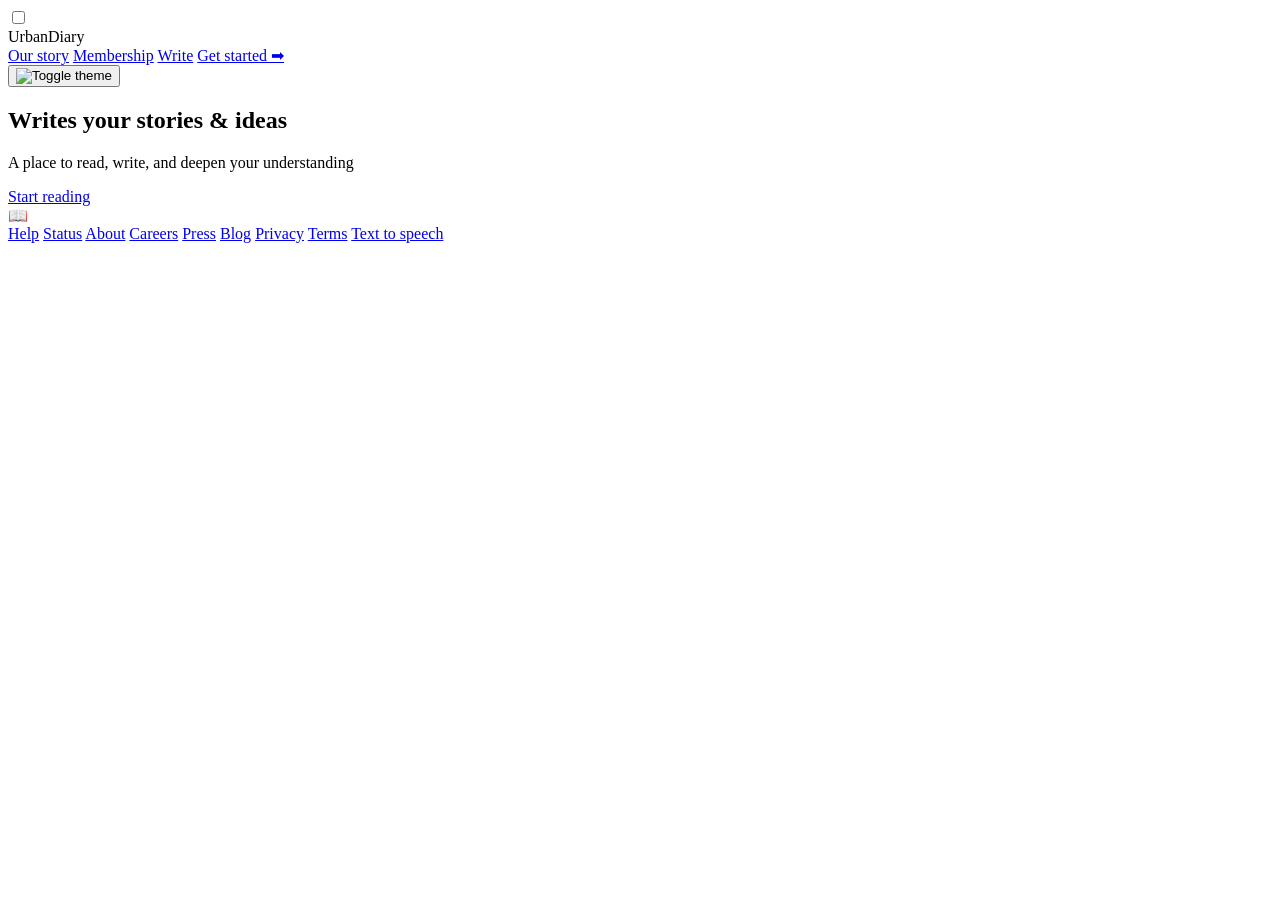
==== index.html @ 08520448 "Update and rename UrbanDiary.html to index.html" ====
<!DOCTYPE html>
<html lang="en">

<head>
  <meta charset="utf-8" />
  <meta name="viewport" content="width=device-width, initial-scale=1" />
  <title>UrbanDiary — Human stories & ideas</title>
  <meta name="description" content="UrbanDiary — A place to read, write, and deepen your understanding." />

  <link rel="stylesheet" href="style/styles.css" />
</head>

<body>
  <nav role="navigation" aria-label="Main navigation">
    <input type="checkbox" id="menu-toggle" class="menu-toggle" aria-hidden="true">
    <label for="menu-toggle" class="hamburger" aria-hidden="true">
      <span></span>
      <span></span>
      <span></span>
    </label>

    <div class="logo">UrbanDiary</div>

    <div class="nav-links" role="menu">
      <a href="signin.html">Our story</a>
      <a href="signin.html">Membership</a>
      <a href="#signin.html">Write</a>
      <a href="signin.html" class="nav-auth get-started">Get started ➡</a>
    </div>

    <button class="toggle-btn" onclick="toggleDark()" aria-label="Toggle theme"><img src="assets/dark-mode-6682.svg" alt="Toggle theme"></button>
  </nav>

  <main class="ud-page">
    <section class="landing-hero" id="hero">
      <div class="hero-left">
        <h1 class="landing-title">Writes your stories & ideas</h1>
        <p class="landing-sub">A place to read, write, and deepen your understanding</p>
        <div class="landing-ctas">
          <a class="btn primary" href="signin.html">Start reading</a>
        </div>
      </div>

      <div class="hero-right">
        <div class="hero-visual">
          <div class="hero-illustration">
            <div class="hero-decoration deco-1"></div>
            <div class="hero-decoration deco-2"></div>
            <!-- Placeholder for illustration/image -->
            📖
          </div>
        </div>
      </div>
    </section>

    <footer id="contact" class="ud-footer">
      <div class="container footer-inner">
        <nav class="footer-links">
          <a href="#">Help</a>
          <a href="#">Status</a>
          <a href="#">About</a>
          <a href="#">Careers</a>
          <a href="#">Press</a>
          <a href="#">Blog</a>
          <a href="#">Privacy</a>
          <a href="#">Terms</a>
          <a href="#">Text to speech</a>
        </nav>
      </div>
    </footer>
  </main>

  <script src="js/app.js" defer></script>
  <script src="js/landing.js" defer></script>
  <script src="https://cdnjs.cloudflare.com/ajax/libs/gsap/3.12.2/gsap.min.js" defer></script>
  <script src="https://cdnjs.cloudflare.com/ajax/libs/gsap/3.12.2/ScrollTrigger.min.js" defer></script>
</body>

</html>
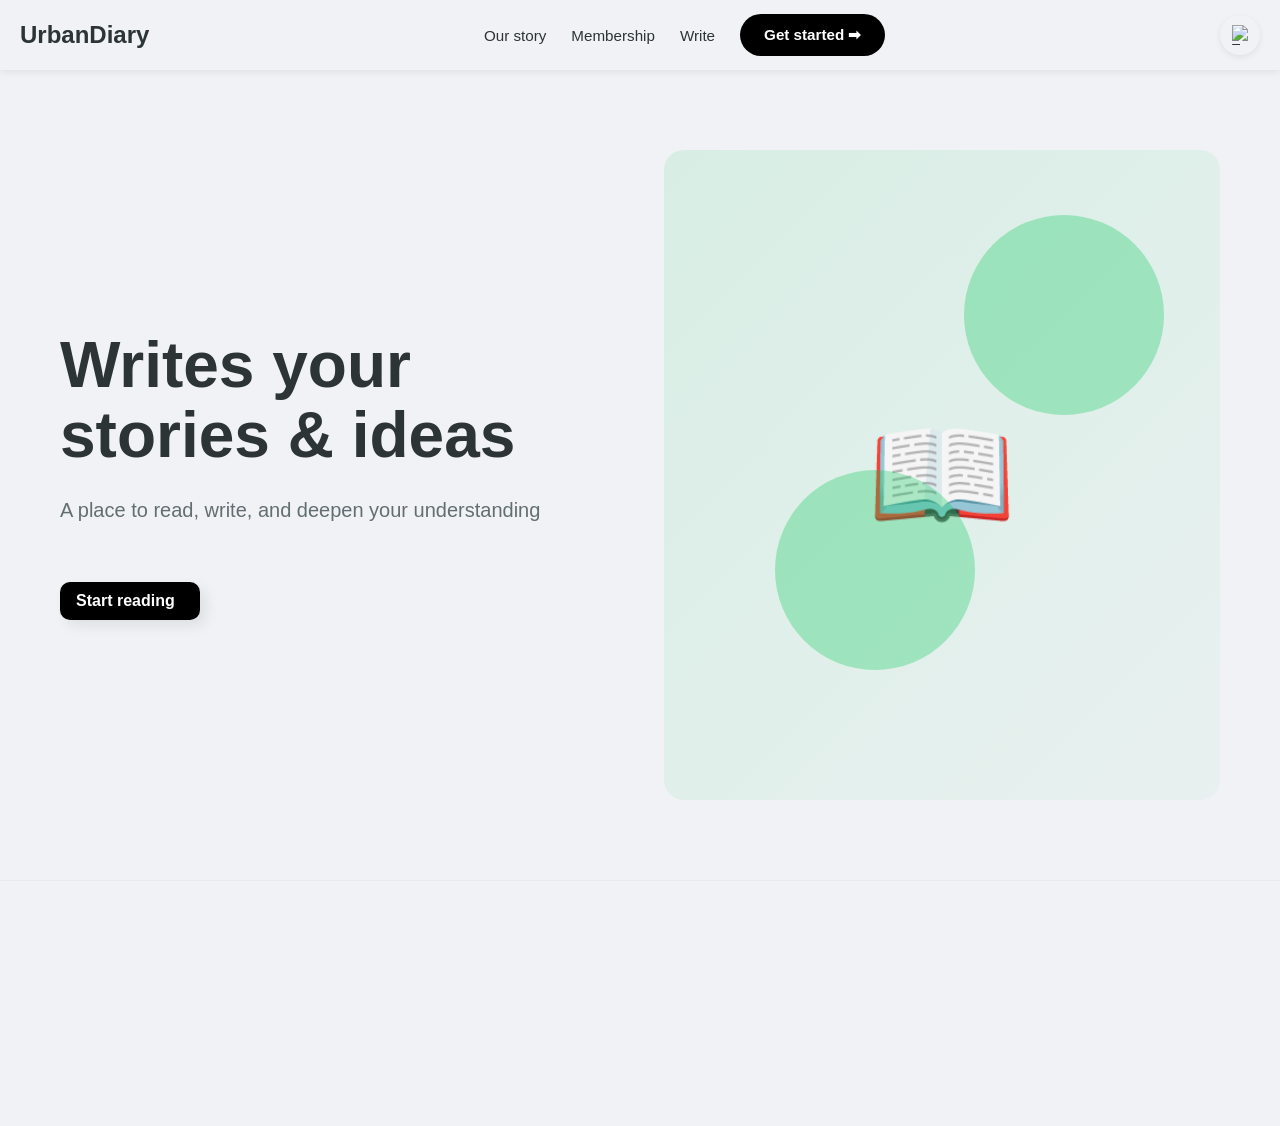
==== commit cad432ca: "random push check for error" ====
--- a/index.html
+++ b/index.html
@@ -11,6 +11,7 @@
 </head>
 
 <body>
+  <!-- #this is body tagss -->
   <nav role="navigation" aria-label="Main navigation">
     <input type="checkbox" id="menu-toggle" class="menu-toggle" aria-hidden="true">
     <label for="menu-toggle" class="hamburger" aria-hidden="true">
@@ -77,3 +78,4 @@
 </body>
 
 </html>
+
--- a/style/styles.css
+++ b/style/styles.css
@@ -0,0 +1,3425 @@
+:root {
+  --bg: #f0f2f5;
+  --text: #2d3436;
+  --muted: #636e72;
+  --card: #f0f2f5;
+  --border: transparent;
+  --shadow-light: rgba(0, 0, 0, 0.08);
+  --shadow-dark: rgba(255, 255, 255, 0.5);
+}
+
+.dark {
+  --bg: #2c3e50;
+  --text: #ecf0f1;
+  --muted: #95a5a6;
+  --card: #2c3e50;
+  --border: transparent;
+  --shadow-light: rgba(0, 0, 0, 0.3);
+  --shadow-dark: rgba(255, 255, 255, 0.1);
+}
+
+/*  GLOBAL STYLES  */
+* {
+  margin: 0;
+  padding: 0;
+  box-sizing: border-box;
+  font-family:
+    -apple-system, BlinkMacSystemFont, "Segoe UI", Roboto, Helvetica, Arial,
+    sans-serif;
+}
+
+html,
+body {
+  height: 100%;
+  width: 100%;
+  overflow-x: hidden;
+  -webkit-font-smoothing: antialiased;
+  -moz-osx-font-smoothing: grayscale;
+}
+
+body {
+  background: var(--bg);
+  color: var(--text);
+  transition:
+    background 260ms ease,
+    color 260ms ease;
+  min-height: 100vh;
+}
+
+/* ================= LANDING PAGE - MEDIUM STYLE ================= */
+.landing-hero {
+  display: grid;
+  grid-template-columns: 1fr 1fr;
+  gap: 48px;
+  align-items: center;
+  min-height: 90vh;
+  padding: 80px 60px;
+  background: var(--bg);
+  position: relative;
+  overflow: hidden;
+}
+
+.hero-left {
+  z-index: 2;
+  display: flex;
+  flex-direction: column;
+  justify-content: center;
+}
+
+.landing-title {
+  font-size: 64px;
+  line-height: 1.1;
+  font-weight: 800;
+  margin: 0 0 24px 0;
+  color: var(--text);
+}
+
+.landing-sub {
+  font-size: 20px;
+  line-height: 1.6;
+  color: var(--muted);
+  margin-bottom: 32px;
+}
+
+.landing-ctas {
+  display: flex;
+  gap: 12px;
+  margin-top: 24px;
+}
+
+.btn {
+  padding: 14px 32px;
+  border-radius: 28px;
+  border: none;
+  font-weight: 600;
+  cursor: pointer;
+  font-size: 16px;
+  transition: all 0.2s ease;
+  display: inline-block;
+  text-decoration: none;
+  text-align: center;
+  min-width: 140px;
+  position: relative;
+  z-index: 10;
+}
+
+.btn.primary {
+  background: #000 !important;
+  color: #fff !important;
+  box-shadow: 0 4px 12px rgba(0, 0, 0, 0.15);
+}
+
+.btn.primary:hover {
+  background: #333 !important;
+  box-shadow: 0 6px 16px rgba(0, 0, 0, 0.2);
+  transform: translateY(-2px);
+}
+
+.btn.ghost {
+  background: transparent;
+  color: var(--text);
+  border: 2px solid var(--text);
+}
+
+.btn.ghost:hover {
+  background: var(--text);
+  color: var(--bg);
+}
+
+.get-started {
+  padding: 12px 24px !important;
+  background: #000 !important;
+  color: white !important;
+  border-radius: 28px !important;
+  font-weight: 600 !important;
+  text-decoration: none;
+  display: inline-block;
+  border: none !important;
+}
+
+.get-started:hover {
+  background: #333 !important;
+}
+
+.nav-auth {
+  text-decoration: none;
+  color: var(--text);
+  transition: all 0.2s ease;
+}
+
+.nav-auth:not(.get-started) {
+  padding: 6px 10px;
+  border-radius: 8px;
+}
+
+.hero-right {
+  position: relative;
+  height: 100%;
+  min-height: 500px;
+}
+
+.hero-visual {
+  position: absolute;
+  right: 0;
+  top: 0;
+  width: 100%;
+  height: 100%;
+  display: flex;
+  align-items: center;
+  justify-content: center;
+}
+
+.hero-illustration {
+  width: 100%;
+  height: 100%;
+  background: linear-gradient(
+    135deg,
+    rgba(0, 200, 83, 0.1) 0%,
+    rgba(0, 200, 83, 0.03) 100%
+  );
+  border-radius: 20px;
+  display: flex;
+  align-items: center;
+  justify-content: center;
+  font-size: 120px;
+  position: relative;
+}
+
+.hero-decoration {
+  position: absolute;
+  width: 200px;
+  height: 200px;
+  background: #00c853;
+  border-radius: 50%;
+  opacity: 0.3;
+}
+
+.hero-decoration.deco-1 {
+  top: 10%;
+  right: 10%;
+}
+
+.hero-decoration.deco-2 {
+  bottom: 20%;
+  left: 20%;
+}
+
+/* responsive */
+@media (max-width: 1024px) {
+  .landing-hero {
+    grid-template-columns: 1fr;
+    gap: 36px;
+    padding: 60px 40px;
+    min-height: auto;
+  }
+
+  .hero-right {
+    min-height: 300px;
+  }
+
+  .landing-title {
+    font-size: 48px;
+  }
+}
+
+@media (max-width: 640px) {
+  .landing-hero {
+    padding: 40px 20px;
+  }
+
+  .landing-title {
+    font-size: 36px;
+  }
+
+  .landing-sub {
+    font-size: 16px;
+  }
+
+  .landing-ctas {
+    flex-direction: column;
+  }
+
+  .btn {
+    width: 100%;
+    text-align: center;
+  }
+}
+
+nav {
+  width: 100%;
+  min-height: 70px;
+  background: var(--bg);
+  display: flex;
+  align-items: center;
+  justify-content: space-between;
+  padding: 12px 20px;
+  position: sticky;
+  top: 0;
+  z-index: 999;
+  box-shadow: 0 2px 8px var(--shadow-light);
+  flex-wrap: wrap;
+  gap: 10px;
+}
+
+.logo {
+  font-size: 1.5rem;
+  font-weight: 700;
+  color: var(--text);
+  white-space: nowrap;
+  flex-shrink: 0;
+  order: 1;
+}
+
+/* SEARCH BAR - Home page only */
+.search-container {
+  flex: 1;
+  min-width: 200px;
+  display: flex;
+  justify-content: center;
+  order: 3;
+}
+
+.search {
+  width: 100%;
+  max-width: 350px;
+  padding: 10px 16px;
+  border-radius: 25px;
+  background: var(--bg);
+  color: var(--text);
+  border: 1px solid var(--muted);
+  font-size: 0.95rem;
+  box-shadow: 0 2px 6px var(--shadow-light);
+  transition: 0.3s ease;
+}
+
+.search:focus {
+  outline: none;
+  box-shadow: 0 4px 12px var(--shadow-light);
+  border-color: var(--text);
+}
+
+.search::placeholder {
+  color: var(--muted);
+}
+
+/* NAV LINKS */
+.nav-links {
+  display: flex;
+  gap: 25px;
+  align-items: center;
+  order: 2;
+}
+
+.nav-links a {
+  text-decoration: none;
+  color: var(--text);
+  font-size: 0.95rem;
+  font-weight: 500;
+  position: relative;
+  white-space: nowrap;
+  transition: 0.3s;
+  padding: 8px 0;
+}
+
+.nav-links a::after {
+  content: "";
+  width: 0;
+  height: 2px;
+  background: var(--text);
+  position: absolute;
+  left: 0;
+  bottom: 0;
+  transition: 0.3s;
+}
+
+.nav-links a:hover::after {
+  width: 100%;
+}
+
+/* HAMBURGER MENU */
+.menu-toggle {
+  display: none;
+}
+
+.hamburger {
+  display: none;
+  flex-direction: column;
+  cursor: pointer;
+  gap: 5px;
+  order: 1;
+  flex-shrink: 0;
+}
+
+.hamburger span {
+  width: 26px;
+  height: 3px;
+  background: var(--text);
+  transition: all 0.3s ease;
+  border-radius: 2px;
+}
+
+/* Hamburger animation - Line 1 */
+.menu-toggle:checked ~ .hamburger span:nth-child(1) {
+  transform: rotate(45deg) translate(9px, 9px);
+}
+
+/* Hamburger animation - Line 2 */
+.menu-toggle:checked ~ .hamburger span:nth-child(2) {
+  opacity: 0;
+  transition: opacity 0.2s;
+}
+
+/* Hamburger animation - Line 3 */
+.menu-toggle:checked ~ .hamburger span:nth-child(3) {
+  transform: rotate(-45deg) translate(8px, -8px);
+}
+
+/* TOGGLE BUTTON */
+.toggle-btn {
+  padding: 8px 12px;
+  border: none;
+  border-radius: 25px;
+  cursor: pointer;
+  background: var(--card);
+  box-shadow: 0 2px 6px var(--shadow-light);
+  transition: 0.3s;
+  display: inline-flex;
+  align-items: center;
+  justify-content: center;
+  width: 40px;
+  height: 40px;
+  flex-shrink: 0;
+  order: 4;
+}
+
+.toggle-btn:hover {
+  box-shadow: 0 4px 12px var(--shadow-light);
+}
+
+.toggle-btn img {
+  width: 20px;
+  height: 20px;
+}
+
+/* USER INFO & LOGOUT */
+.user-info {
+  display: flex;
+  gap: 15px;
+  align-items: center;
+  order: 5;
+  padding: 0 10px;
+  white-space: nowrap;
+}
+
+.user-name {
+  font-size: 0.95rem;
+  color: var(--text);
+  font-weight: 500;
+  white-space: nowrap;
+}
+
+.btn-logout {
+  padding: 10px 20px;
+  background: var(--card);
+  color: var(--text);
+  border: none;
+  border-radius: 30px;
+  cursor: pointer;
+  font-size: 0.9rem;
+  font-weight: 600;
+  transition: all 0.25s ease;
+  white-space: nowrap;
+
+  box-shadow: 
+    6px 6px 12px var(--shadow-light),
+    -6px -6px 12px var(--shadow-dark);
+}
+
+.btn-logout:hover {
+  transform: scale(1.05);
+  box-shadow: 
+    8px 8px 16px var(--shadow-light),
+    -8px -8px 16px var(--shadow-dark);
+}
+
+.btn-logout:active {
+  transform: translateY(0);
+  box-shadow: 
+    inset 4px 4px 8px var(--shadow-light),
+    inset -4px -4px 8px var(--shadow-dark);
+}
+
+/* TABLET + BELOW (1024px) */
+@media (max-width: 1024px) {
+  nav {
+    padding: 10px 16px;
+    gap: 8px;
+  }
+
+  .nav-links {
+    gap: 18px;
+  }
+
+  .nav-links a {
+    font-size: 0.9rem;
+  }
+
+  .search {
+    max-width: 280px;
+    padding: 8px 14px;
+    font-size: 0.9rem;
+  }
+
+  .logo {
+    font-size: 1.3rem;
+  }
+}
+
+/* TABLET (768px - 1023px) */
+@media (max-width: 1023px) {
+  nav {
+    padding: 12px 12px;
+    min-height: 65px;
+  }
+
+  .logo {
+    font-size: 1.2rem;
+  }
+
+  .search-container {
+    min-width: 160px;
+  }
+
+  .search {
+    max-width: 240px;
+    padding: 8px 12px;
+    font-size: 0.85rem;
+  }
+
+  .nav-links {
+    gap: 15px;
+  }
+
+  .nav-links a {
+    font-size: 0.85rem;
+  }
+}
+
+/* MOBILE LARGE (640px - 767px) */
+@media (max-width: 767px) {
+  nav {
+    padding: 10px;
+    min-height: 60px;
+    flex-wrap: nowrap;
+  }
+
+  .logo {
+    font-size: 1.12rem;
+    order: 2;
+    flex: 1;
+    text-align: center;
+  }
+
+  .hamburger {
+    display: flex;
+    order: 1;
+  }
+
+  .hamburger span {
+    width: 24px;
+    height: 2.5px;
+  }
+
+  .toggle-btn {
+    order: 3;
+    width: 36px;
+    height: 36px;
+  }
+
+  .toggle-btn img {
+    width: 18px;
+    height: 18px;
+  }
+
+  .search-container {
+    display: none;
+  }
+
+  .nav-links {
+    position: fixed;
+    top: 60px;
+    left: 0;
+    width: 100%;
+    background: var(--bg);
+    flex-direction: column;
+    align-items: flex-start;
+    gap: 12px;
+    padding: 20px;
+    max-height: calc(100vh - 60px);
+    overflow-y: auto;
+    transform: translateX(-150%);
+    transition: transform 0.4s ease;
+    box-shadow: 0 4px 12px var(--shadow-light);
+    z-index: 99;
+  }
+
+  .menu-toggle:checked ~ .nav-links {
+    transform: translateX(0);
+  }
+
+  .nav-links a {
+    width: 100%;
+    padding: 12px 8px;
+    font-size: 1rem;
+  }
+
+  .nav-links a::after {
+    height: 0;
+  }
+}
+
+/* MOBILE MEDIUM (480px - 639px) */
+@media (max-width: 639px) {
+  nav {
+    padding: 8px;
+    min-height: 55px;
+  }
+
+  .logo {
+    font-size: 0.95rem;
+  }
+
+  .hamburger span {
+    width: 22px;
+    height: 2.5px;
+  }
+
+  .toggle-btn {
+    width: 34px;
+    height: 34px;
+    padding: 6px;
+  }
+
+  .toggle-btn img {
+    width: 16px;
+    height: 16px;
+  }
+
+  .nav-links {
+    top: 55px;
+    padding: 16px;
+    gap: 10px;
+  }
+
+  .nav-links a {
+    font-size: 0.95rem;
+    padding: 10px 6px;
+  }
+}
+
+/* MOBILE SMALL (360px - 479px) */
+@media (max-width: 479px) {
+  nav {
+    padding: 6px;
+    min-height: 50px;
+    gap: 6px;
+  }
+
+  .logo {
+    font-size: 1.05rem;
+    font-weight: 600;
+  }
+
+  .hamburger {
+    gap: 4px;
+  }
+
+  .hamburger span {
+    width: 20px;
+    height: 2px;
+  }
+
+  .toggle-btn {
+    width: 32px;
+    height: 32px;
+    padding: 5px;
+  }
+
+  .toggle-btn img {
+    width: 15px;
+    height: 15px;
+  }
+
+  .nav-links {
+    top: 50px;
+    padding: 12px;
+    gap: 8px;
+  }
+
+  .nav-links a {
+    font-size: 0.9rem;
+    padding: 10px 4px;
+  }
+}
+
+.container {
+  max-width: 100%;
+  margin: 2%;
+  padding: 32px;
+  display: grid;
+  grid-template-columns: 1.8fr 1.5fr;
+  gap: 30px;
+}
+
+.feed {
+  display: flex;
+  flex-direction: column;
+}
+
+/* BLOG CARD */
+
+.card {
+  display: flex;
+  justify-content: space-between;
+  gap: 20px;
+  padding: 17px;
+  border-radius: 16px;
+  margin-bottom: 24px;
+  background: var(--bg);
+  box-shadow:
+    4px 4px 12px var(--shadow-light),
+    -4px -4px 12px var(--shadow-dark);
+  transition: 0.3s ease;
+  cursor: pointer;
+  position: relative; /* allow absolute overlay (heart) */
+}
+
+.card:hover {
+  box-shadow:
+    6px 6px 16px var(--shadow-light),
+    -6px -6px 16px var(--shadow-dark);
+}
+
+.card img {
+  width: 160px;
+  height: 140px;
+  object-fit: cover;
+  border-radius: 12px;
+  flex-shrink: 0;
+  display: block;
+}
+
+/* Heart overlay shown briefly when a blog is liked */
+.like-heart {
+  position: absolute;
+  pointer-events: none;
+  font-size: 44px;
+  transform: scale(0.8);
+  opacity: 0;
+  transition:
+    transform 160ms ease,
+    opacity 160ms ease;
+  will-change: transform, opacity;
+  text-shadow: 0 2px 6px rgba(0, 0, 0, 0.25);
+}
+
+.like-heart.show {
+  opacity: 1;
+  transform: scale(1.25);
+}
+
+.card-content {
+  flex: 1;
+  display: flex;
+  flex-direction: column;
+}
+
+.card h2 {
+  font-size: 24px;
+  margin: 8px 0;
+  color: var(--text);
+}
+
+.card p {
+  color: var(--muted);
+  font-size: 15px;
+  margin-bottom: 10px;
+}
+
+.meta {
+  font-size: 13px;
+  color: var(--muted);
+  margin-top: 8px;
+}
+
+.card-user {
+  font-size: 13px;
+  color: var(--muted);
+  margin-bottom: 8px;
+  font-weight: 600;
+}
+
+/* ACTION BUTTONS */
+.actions {
+  display: flex;
+  align-items: center;
+  gap: 20px;
+  margin-top: 14px;
+}
+
+.action-btn {
+  display: flex;
+  align-items: center;
+  gap: 6px;
+  background: transparent;
+  border: none;
+  font-size: 14px;
+  color: var(--muted);
+  cursor: pointer;
+  padding: 6px 12px;
+  border-radius: 8px;
+  transition: 0.3s ease;
+  box-shadow:
+    2px 2px 6px var(--shadow-light),
+    -2px -2px 6px var(--shadow-dark);
+}
+
+.action-btn:hover {
+  color: var(--text);
+  box-shadow:
+    3px 3px 8px var(--shadow-light),
+    -3px -3px 8px var(--shadow-dark);
+}
+
+.action-btn span {
+  font-size: 13px;
+}
+
+/* SAVE BUTTON */
+.save-btn {
+  position: relative;
+  display: flex;
+  align-items: center;
+  justify-content: center;
+}
+
+.save-icon {
+  width: 18px;
+  height: 18px;
+  transition: fill 0.3s ease;
+  color: var(--muted);
+}
+
+.save-btn.saved .save-icon {
+  color: #ff9800;
+  filter: drop-shadow(0 0 4px rgba(255, 152, 0, 0.5));
+}
+
+.save-btn.saved {
+  box-shadow:
+    2px 2px 8px rgba(255, 152, 0, 0.3),
+    -2px -2px 8px var(--shadow-dark);
+}
+
+.save-btn.saved:hover {
+  box-shadow:
+    3px 3px 10px rgba(255, 152, 0, 0.4),
+    -3px -3px 10px var(--shadow-dark);
+}
+
+.like {
+  display: inline-flex;
+  align-items: center;
+  gap: 6px;
+  font-size: 14px;
+  color: #ff0303;
+}
+
+/* SIDEBAR */
+.sidebar {
+  position: sticky;
+  top: 100px;
+  max-height: calc(100vh - 120px);
+  overflow-y: auto;
+}
+
+.sidebar-grid {
+  display: grid;
+  grid-template-columns: 1fr 1fr;
+  gap: 20px;
+}
+
+.sidebar-column {
+  display: flex;
+  flex-direction: column;
+}
+
+.sidebar-column h3 {
+  margin-bottom: 18px;
+  font-size: 18px;
+  font-weight: 600;
+  color: var(--text);
+}
+
+.sidebar h3 {
+  margin-bottom: 16px;
+  font-size: 18px;
+  font-weight: 600;
+  color: var(--text);
+}
+
+.pick {
+  margin-bottom: 16px;
+  padding: 14px;
+  background: var(--card);
+  border-radius: 12px;
+  box-shadow:
+    2px 2px 6px var(--shadow-light),
+    -2px -2px 6px var(--shadow-dark);
+  transition: all 0.3s ease;
+  cursor: pointer;
+}
+
+.pick:hover {
+  box-shadow:
+    4px 4px 12px var(--shadow-light),
+    -4px -4px 12px var(--shadow-dark);
+  transform: translateY(-2px);
+}
+
+.pick span {
+  font-size: 12px;
+  color: var(--muted);
+  display: block;
+  margin-top: 6px;
+}
+
+.pick h4 {
+  margin-bottom: 8px;
+  font-size: 14px;
+  color: var(--text);
+  font-weight: 600;
+  line-height: 1.4;
+}
+
+/* ================= PROFILE PAGE ================= */
+.wrapper {
+  display: grid;
+  grid-template-columns: 2fr 1fr;
+  gap: 40px;
+  max-width: 1200px;
+  margin: 40px auto;
+  padding: 0 20px;
+}
+
+.profile-card {
+  padding: 25px;
+  border-radius: 20px;
+  background: var(--card);
+  box-shadow:
+    8px 8px 16px var(--shadow-light),
+    -8px -8px 16px var(--shadow-dark);
+  margin-bottom: 30px;
+}
+
+.profile-card h2 {
+  margin-bottom: 15px;
+  color: var(--text);
+}
+
+.profile-card textarea,
+.profile-card input[type="text"],
+.profile-card input[type="file"] {
+  width: 100%;
+  padding: 10px;
+  border-radius: 10px;
+  border: none;
+  margin-top: 10px;
+  margin-bottom: 10px;
+  background: var(--bg);
+  color: var(--text);
+  font-family: inherit;
+}
+
+.profile-card textarea {
+  min-height: 100px;
+  resize: vertical;
+}
+
+.profile-card input[type="file"] {
+  padding: 8px;
+}
+
+.profile-card button {
+  background: var(--text);
+  color: var(--bg);
+  padding: 10px 20px;
+  border-radius: 10px;
+  border: none;
+  cursor: pointer;
+  font-size: 14px;
+  transition: 0.3s;
+  box-shadow:
+    4px 4px 10px var(--shadow-light),
+    -4px -4px 10px var(--shadow-dark);
+}
+
+.profile-card button:hover {
+  background: var(--bg);
+  color: var(--text);
+  border: 2px solid var(--text);
+}
+
+#blogContainer {
+  margin-top: 20px;
+}
+
+.blog-post {
+  padding: 20px;
+  border-radius: 20px;
+  background: var(--card);
+  margin-top: 20px;
+  box-shadow:
+    6px 6px 14px var(--shadow-light),
+    -6px -6px 14px var(--shadow-dark);
+}
+
+.blog-post img {
+  width: 100%;
+  border-radius: 15px;
+  margin-top: 10px;
+  max-height: 400px;
+  object-fit: cover;
+}
+
+.caption {
+  font-size: 13px;
+  color: var(--muted);
+  margin-top: 5px;
+}
+
+/* SIDEBAR PROFILE */
+.sidebar-profile {
+  padding: 30px;
+  border-radius: 20px;
+  text-align: center;
+  background: var(--card);
+  box-shadow:
+    8px 8px 16px var(--shadow-light),
+    -8px -8px 16px var(--shadow-dark);
+  height: fit-content;
+  position: sticky;
+  top: 80px;
+}
+
+.avatar {
+  width: 100px;
+  height: 100px;
+  border-radius: 50%;
+  background: #6c5ce7;
+  color: white;
+  display: flex;
+  align-items: center;
+  justify-content: center;
+  font-size: 2rem;
+  margin: 0 auto 15px;
+  font-weight: bold;
+}
+
+.username {
+  font-size: 14px;
+  color: var(--muted);
+  margin-top: 5px;
+}
+
+.bio {
+  font-size: 14px;
+  margin-top: 10px;
+  color: var(--text);
+}
+
+.social {
+  margin-top: 15px;
+}
+
+.social a {
+  text-decoration: none;
+  font-size: 14px;
+  color: #e84393;
+  display: block;
+  margin: 8px 0;
+  transition: 0.3s;
+}
+
+.social a:hover {
+  color: var(--text);
+  text-decoration: underline;
+}
+
+.edit {
+  color: #00b894;
+  margin-top: 15px;
+  cursor: pointer;
+  font-weight: 600;
+  transition: 0.3s;
+}
+
+.edit:hover {
+  opacity: 0.7;
+}
+
+header {
+  height: 10vh;
+  width: 100vw;
+  background-color: var(--bg);
+}
+
+.hero {
+  height: 90vh;
+  width: 100%;
+  display: flex;
+  align-items: center;
+  justify-content: space-between;
+  padding: 0 40px;
+}
+
+.hero .text {
+  height: 80vh;
+  width: 50%;
+  font-size: 45px;
+  overflow: hidden;
+  padding: 23px 4px;
+  font-weight: bold;
+  color: var(--text);
+}
+
+.hero .text p {
+  height: 5%;
+  width: 100%;
+  margin: 19px 0 0 0;
+  font-size: 20px;
+  padding: 10px 0;
+  color: var(--muted);
+  font-weight: normal;
+}
+
+.hero .imgw {
+  height: 90vh;
+  width: 40vw;
+  padding: 0;
+  margin: 0;
+  border-radius: 20px;
+  box-sizing: border-box;
+  overflow: hidden;
+}
+
+.hero img {
+  height: 100%;
+  width: 100%;
+  object-fit: cover;
+}
+
+.hero button {
+  height: 2.5rem;
+  width: 200px;
+  border-radius: 45px;
+  border: none;
+  padding: 10px;
+  background-color: var(--text);
+  color: var(--bg);
+  cursor: pointer;
+  margin-top: 20px;
+  font-size: 16px;
+  font-weight: 600;
+  transition: 0.3s;
+  box-shadow:
+    4px 4px 10px var(--shadow-light),
+    -4px -4px 10px var(--shadow-dark);
+}
+
+.hero button:hover {
+  background-color: var(--bg);
+  color: var(--text);
+  border: 2px solid var(--text);
+}
+
+/* ================= LIBRARY PAGE ================= */
+.library-container {
+  max-width: 700px;
+  margin: 50px auto;
+  padding: 0 20px;
+}
+
+.header-section {
+  display: flex;
+  justify-content: space-between;
+  align-items: center;
+  margin-bottom: 40px;
+}
+
+.header-section h1 {
+  font-size: 42px;
+  font-weight: 700;
+  color: var(--text);
+}
+
+.header-controls {
+  display: flex;
+  align-items: center;
+  gap: 12px;
+}
+
+.btn-new-list {
+  background: var(--card);
+  color: var(--text);
+  border: 0;
+  padding: 10px 18px;
+  border-radius: 14px;
+  cursor: pointer;
+  font-size: 14px;
+  box-shadow:
+    8px 8px 16px var(--shadow-light),
+    -8px -8px 16px var(--shadow-dark);
+  transition: 0.3s;
+}
+
+.btn-new-list:hover {
+  box-shadow:
+    10px 10px 20px var(--shadow-light),
+    -10px -10px 20px var(--shadow-dark);
+}
+
+.theme-toggle {
+  background: var(--card);
+  color: var(--text);
+  border: 0;
+  width: 40px;
+  height: 40px;
+  border-radius: 10px;
+  display: inline-flex;
+  align-items: center;
+  justify-content: center;
+  cursor: pointer;
+  box-shadow:
+    6px 6px 12px var(--shadow-light),
+    -6px -6px 12px var(--shadow-dark);
+  font-size: 16px;
+  transition: 0.3s;
+}
+
+.theme-toggle:hover {
+  box-shadow:
+    8px 8px 14px var(--shadow-light),
+    -8px -8px 14px var(--shadow-dark);
+}
+
+/* TABS */
+.tabs {
+  display: flex;
+  gap: 25px;
+  margin-bottom: -1px;
+  overflow-x: auto;
+}
+
+.tab {
+  font-size: 14px;
+  color: var(--muted);
+  padding-bottom: 15px;
+  cursor: pointer;
+  transition: color 0.2s;
+  white-space: nowrap;
+}
+
+.tab.active {
+  color: var(--text);
+  border-bottom: 2px solid var(--text);
+}
+
+.divider {
+  border: 0;
+  border-top: 1px solid rgba(0, 0, 0, 0.04);
+  margin-bottom: 30px;
+}
+
+/* LIST CARDS */
+.list-card {
+  background: var(--card);
+  border-radius: 12px;
+  display: flex;
+  overflow: hidden;
+  height: 180px;
+  box-shadow:
+    12px 12px 24px var(--shadow-light),
+    -8px -8px 18px var(--shadow-dark);
+  margin-bottom: 20px;
+  transition: 0.3s;
+}
+
+.list-card:hover {
+  box-shadow:
+    14px 14px 28px var(--shadow-light),
+    -10px -10px 22px var(--shadow-dark);
+}
+
+.list-info {
+  flex: 1;
+  padding: 24px;
+  display: flex;
+  flex-direction: column;
+  justify-content: space-between;
+}
+
+.user-profile {
+  display: flex;
+  align-items: center;
+  gap: 8px;
+  font-size: 13px;
+  color: var(--muted);
+}
+
+.user-profile img {
+  border-radius: 50%;
+  width: 20px;
+  height: 20px;
+}
+
+.list-title {
+  font-size: 22px;
+  font-weight: 800;
+  color: var(--text);
+}
+
+.list-footer {
+  display: flex;
+  justify-content: space-between;
+  color: var(--muted);
+  font-size: 13px;
+}
+
+.lock-icon {
+  margin-left: 4px;
+}
+
+/* IMAGE PREVIEW */
+.list-preview {
+  display: flex;
+  width: 240px;
+  gap: 2px;
+}
+
+.preview-box {
+  background-color: rgba(0, 0, 0, 0.03);
+  background-image: linear-gradient(
+    145deg,
+    rgba(255, 255, 255, 0.6),
+    rgba(0, 0, 0, 0.02)
+  );
+  transition: background-color 260ms ease;
+}
+
+.preview-box.main {
+  flex: 2;
+}
+
+.preview-box.side {
+  flex: 1;
+}
+
+/* TAB CONTENT */
+.tab-content {
+  display: none;
+}
+
+.tab-content.active {
+  display: block;
+}
+
+/* DESKTOP (1025px+) - NO CHANGES */
+@media (min-width: 1025px) {
+  .container {
+    max-width: 100%;
+    margin: 2%;
+    padding: 32px;
+    grid-template-columns: 2.2fr 1fr;
+    gap: 40px;
+  }
+
+  .wrapper {
+    grid-template-columns: 2fr 1fr;
+    gap: 40px;
+  }
+
+  .sidebar {
+    padding-left: 24px;
+  }
+
+  .sidebar-profile {
+    position: sticky;
+    top: 80px;
+  }
+
+  .hero {
+    padding: 0 40px;
+  }
+}
+
+/* TABLET LARGE (1024px) */
+@media (max-width: 1024px) {
+  .container {
+    grid-template-columns: 1fr;
+    padding: 24px;
+    gap: 30px;
+  }
+
+  .sidebar {
+    padding: 0;
+  }
+
+  .sidebar-grid {
+    grid-template-columns: 1fr;
+  }
+
+  .wrapper {
+    grid-template-columns: 1fr;
+    gap: 30px;
+  }
+
+  .sidebar-profile {
+    position: static;
+  }
+
+  .hero {
+    flex-direction: column;
+    height: auto;
+    padding: 30px 40px;
+  }
+
+  .hero .text {
+    width: 100%;
+    height: auto;
+    font-size: 36px;
+    margin: 0;
+  }
+
+  .hero .imgw {
+    width: 100%;
+    height: 350px;
+    margin-top: 20px;
+  }
+
+  .card {
+    flex-direction: column;
+    gap: 15px;
+  }
+
+  .card img {
+    width: 100%;
+    height: 200px;
+  }
+}
+
+/* TABLET (768px - 1023px) */
+@media (max-width: 1023px) {
+  .container {
+    max-width: none;
+    margin: 15px auto;
+    padding: 16px;
+    grid-template-columns: 1fr;
+    gap: 20px;
+  }
+
+  .card {
+    display: grid;
+    grid-template-columns: 1fr 1fr;
+    gap: 12px;
+    padding: 14px;
+  }
+
+  .card img {
+    grid-row: 1;
+    width: 100%;
+    height: 140px;
+  }
+
+  .card-content {
+    grid-column: 1 / -1;
+  }
+
+  .card h2 {
+    font-size: 18px;
+  }
+
+  .card p {
+    font-size: 14px;
+  }
+
+  .sidebar {
+    width: 100%;
+    padding: 0;
+  }
+
+  .pick {
+    margin-bottom: 15px;
+  }
+
+  .wrapper {
+    grid-template-columns: 1fr;
+    gap: 25px;
+    margin: 25px auto;
+  }
+
+  .profile-card {
+    padding: 20px;
+  }
+
+  .sidebar-profile {
+    padding: 20px;
+    position: static;
+    height: auto;
+  }
+
+  .hero .text {
+    font-size: 32px;
+  }
+
+  .hero .text p {
+    font-size: 18px;
+  }
+
+  .hero .imgw {
+    height: 300px;
+  }
+
+  .library-container {
+    max-width: 90%;
+    margin: 30px auto;
+  }
+
+  .header-section {
+    flex-direction: row;
+    justify-content: space-between;
+    align-items: center;
+    gap: 15px;
+  }
+
+  .header-section h1 {
+    font-size: 36px;
+    flex: 1;
+  }
+
+  .list-card {
+    height: auto;
+  }
+
+  .list-preview {
+    width: 150px;
+    height: 120px;
+    margin-bottom: 12px;
+  }
+}
+
+/* MOBILE LARGE (640px - 767px) */
+@media (max-width: 767px) {
+  .container {
+    margin: 10px auto;
+    padding: 12px;
+    grid-template-columns: 1fr;
+  }
+
+  .card {
+    display: flex;
+    flex-direction: column;
+    align-items: center;
+    text-align: center;
+    padding: 12px;
+    margin-bottom: 14px;
+    gap: 10px;
+  }
+
+  .card img {
+    width: 100%;
+    height: 160px;
+    max-width: 100%;
+  }
+
+  .card h2 {
+    font-size: 20px;
+  }
+
+  .card p {
+    font-size: 13px;
+  }
+
+  .actions {
+    justify-content: center;
+    gap: 12px;
+  }
+
+  .action-btn {
+    padding: 6px 10px;
+    font-size: 12px;
+  }
+
+  .sidebar {
+    width: 100%;
+    padding: 0;
+  }
+
+  .pick {
+    padding: 10px;
+    margin-bottom: 12px;
+  }
+
+  .pick h4 {
+    font-size: 13px;
+  }
+
+  .pick span {
+    font-size: 12px;
+  }
+
+  .wrapper {
+    grid-template-columns: 1fr;
+    gap: 20px;
+    margin: 20px auto;
+    padding: 0 12px;
+  }
+
+  .profile-card {
+    padding: 16px;
+    margin-bottom: 20px;
+  }
+
+  .profile-card h2 {
+    font-size: 18px;
+    margin-bottom: 12px;
+  }
+
+  .profile-card textarea,
+  .profile-card input[type="text"],
+  .profile-card input[type="file"] {
+    padding: 10px;
+    font-size: 14px;
+    margin-top: 8px;
+    margin-bottom: 8px;
+  }
+
+  .profile-card button {
+    padding: 10px 16px;
+    font-size: 13px;
+  }
+
+  .sidebar-profile {
+    padding: 18px;
+    text-align: center;
+    margin-top: 20px;
+  }
+
+  .avatar {
+    width: 90px;
+    height: 90px;
+    font-size: 2rem;
+    margin: 0 auto 12px;
+  }
+
+  .bio {
+    font-size: 13px;
+  }
+
+  .social a {
+    font-size: 13px;
+  }
+
+  .hero {
+    padding: 20px 16px;
+    height: auto;
+  }
+
+  .hero .text {
+    width: 100%;
+    font-size: 28px;
+    height: auto;
+    overflow: visible;
+    padding: 10px 0;
+    margin: 0;
+  }
+
+  .hero .text p {
+    font-size: 15px;
+    margin: 12px 0;
+  }
+
+  .hero .imgw {
+    width: 100%;
+    height: 280px;
+    margin-top: 15px;
+  }
+
+  .hero button {
+    width: 160px;
+    height: 2.2rem;
+    font-size: 14px;
+  }
+
+  .library-container {
+    max-width: 95%;
+    margin: 25px auto;
+    padding: 0 12px;
+  }
+
+  .header-section {
+    flex-direction: column;
+    align-items: flex-start;
+    gap: 12px;
+    margin-bottom: 25px;
+  }
+
+  .header-section h1 {
+    font-size: 30px;
+    font-weight: 700;
+  }
+
+  .header-controls {
+    width: 100%;
+    gap: 10px;
+  }
+
+  .btn-new-list {
+    font-size: 13px;
+    padding: 8px 14px;
+  }
+
+  .tabs {
+    gap: 18px;
+    margin-bottom: 0;
+    overflow-x: auto;
+    padding-bottom: 8px;
+  }
+
+  .tab {
+    font-size: 13px;
+    padding-bottom: 12px;
+  }
+
+  .list-card {
+    height: auto;
+    flex-direction: column;
+    margin-bottom: 16px;
+  }
+
+  .list-info {
+    padding: 16px;
+  }
+
+  .list-title {
+    font-size: 18px;
+  }
+
+  .list-preview {
+    width: 100%;
+    height: 100px;
+    gap: 2px;
+  }
+
+  .user-profile {
+    font-size: 12px;
+  }
+
+  .list-footer {
+    font-size: 12px;
+  }
+}
+
+/* MOBILE MEDIUM (480px - 639px) */
+@media (max-width: 639px) {
+  .container {
+    margin: 8px auto;
+    padding: 10px;
+    grid-template-columns: 1fr;
+  }
+
+  .card {
+    padding: 10px;
+    margin-bottom: 12px;
+    gap: 8px;
+  }
+
+  .card img {
+    height: 120px;
+  }
+
+  .card h2 {
+    font-size: 15px;
+    margin: 6px 0;
+  }
+
+  .card p {
+    font-size: 12px;
+    margin-bottom: 8px;
+  }
+
+  .meta {
+    font-size: 11px;
+  }
+
+  .card-user {
+    font-size: 11px;
+  }
+
+  .actions {
+    gap: 8px;
+    margin-top: 10px;
+  }
+
+  .action-btn {
+    padding: 5px 8px;
+    font-size: 11px;
+  }
+
+  .sidebar {
+    width: 100%;
+    padding: 0;
+  }
+
+  .pick {
+    padding: 8px;
+    margin-bottom: 10px;
+  }
+
+  .pick h4 {
+    font-size: 12px;
+    margin-bottom: 4px;
+  }
+
+  .pick span {
+    font-size: 11px;
+  }
+
+  .wrapper {
+    gap: 16px;
+    margin: 16px auto;
+    padding: 0 10px;
+  }
+
+  .profile-card {
+    padding: 14px;
+    margin-bottom: 16px;
+  }
+
+  .profile-card h2 {
+    font-size: 16px;
+    margin-bottom: 10px;
+  }
+
+  .profile-card textarea,
+  .profile-card input[type="text"],
+  .profile-card input[type="file"] {
+    padding: 8px;
+    font-size: 13px;
+    margin-top: 6px;
+    margin-bottom: 6px;
+  }
+
+  .profile-card button {
+    padding: 8px 14px;
+    font-size: 12px;
+  }
+
+  .blog-post {
+    padding: 12px;
+    margin-top: 12px;
+  }
+
+  .blog-post img {
+    max-height: 250px;
+  }
+
+  .sidebar-profile {
+    padding: 14px;
+    margin-top: 16px;
+  }
+
+  .avatar {
+    width: 80px;
+    height: 80px;
+    font-size: 1.8rem;
+    margin: 0 auto 10px;
+  }
+
+  .username {
+    font-size: 12px;
+  }
+
+  .bio {
+    font-size: 12px;
+    margin-top: 8px;
+  }
+
+  .social a {
+    font-size: 12px;
+    margin: 6px 0;
+  }
+
+  .edit {
+    margin-top: 12px;
+    font-size: 13px;
+  }
+
+  .hero {
+    padding: 16px 12px;
+  }
+
+  .hero .text {
+    font-size: 24px;
+    padding: 8px 0;
+  }
+
+  .hero .text p {
+    font-size: 14px;
+    margin: 10px 0;
+  }
+
+  .hero .imgw {
+    height: 240px;
+    margin-top: 12px;
+    border-radius: 15px;
+  }
+
+  .hero button {
+    width: 140px;
+    height: 2rem;
+    font-size: 13px;
+    margin-top: 16px;
+  }
+
+  .library-container {
+    margin: 20px auto;
+    padding: 0 10px;
+  }
+
+  .header-section {
+    margin-bottom: 20px;
+    gap: 10px;
+  }
+
+  .header-section h1 {
+    font-size: 26px;
+  }
+
+  .btn-new-list {
+    font-size: 12px;
+    padding: 7px 12px;
+  }
+
+  .theme-toggle {
+    width: 36px;
+    height: 36px;
+    font-size: 14px;
+  }
+
+  .tabs {
+    gap: 16px;
+    font-size: 12px;
+  }
+
+  .tab {
+    font-size: 12px;
+    padding-bottom: 10px;
+  }
+
+  .list-card {
+    margin-bottom: 14px;
+    min-height: auto;
+  }
+
+  .list-info {
+    padding: 14px;
+  }
+
+  .list-title {
+    font-size: 16px;
+  }
+
+  .list-preview {
+    height: 90px;
+  }
+
+  .user-profile {
+    font-size: 11px;
+  }
+
+  .list-footer {
+    font-size: 11px;
+  }
+}
+
+/* MOBILE SMALL (360px - 479px) */
+@media (max-width: 479px) {
+  .container {
+    margin: 6px auto;
+    padding: 8px;
+    grid-template-columns: 1fr;
+  }
+
+  .card {
+    padding: 8px;
+    margin-bottom: 10px;
+    gap: 6px;
+    border-radius: 12px;
+  }
+
+  .card img {
+    height: 100px;
+    border-radius: 8px;
+  }
+
+  .card h2 {
+    font-size: 14px;
+    margin: 4px 0;
+  }
+
+  .card p {
+    font-size: 11px;
+    margin-bottom: 6px;
+  }
+
+  .meta {
+    font-size: 10px;
+  }
+
+  .card-user {
+    font-size: 10px;
+  }
+
+  .actions {
+    flex-wrap: wrap;
+    gap: 6px;
+    margin-top: 8px;
+  }
+
+  .action-btn {
+    padding: 4px 6px;
+    font-size: 10px;
+  }
+
+  .wrapper {
+    gap: 14px;
+    margin: 12px auto;
+    padding: 0 8px;
+  }
+
+  .profile-card {
+    padding: 12px;
+    margin-bottom: 14px;
+    border-radius: 14px;
+  }
+
+  .profile-card h2 {
+    font-size: 14px;
+    margin-bottom: 8px;
+  }
+
+  .profile-card textarea,
+  .profile-card input[type="text"],
+  .profile-card input[type="file"] {
+    padding: 6px;
+    font-size: 12px;
+    margin-top: 5px;
+    margin-bottom: 5px;
+  }
+
+  .profile-card button {
+    padding: 8px 12px;
+    font-size: 11px;
+  }
+
+  .blog-post {
+    padding: 10px;
+    margin-top: 10px;
+  }
+
+  .blog-post img {
+    max-height: 200px;
+  }
+
+  .caption {
+    font-size: 10px;
+  }
+
+  .sidebar-profile {
+    padding: 12px;
+    margin-top: 14px;
+  }
+
+  .avatar {
+    width: 70px;
+    height: 70px;
+    font-size: 1.6rem;
+    margin: 0 auto 8px;
+  }
+
+  .username {
+    font-size: 11px;
+  }
+
+  .bio {
+    font-size: 11px;
+    margin-top: 6px;
+  }
+
+  .social a {
+    font-size: 11px;
+    margin: 4px 0;
+  }
+
+  .edit {
+    margin-top: 10px;
+    font-size: 11px;
+  }
+
+  .hero {
+    padding: 12px 10px;
+  }
+
+  .hero .text {
+    font-size: 20px;
+    padding: 6px 0;
+  }
+
+  .hero .text p {
+    font-size: 12px;
+    margin: 8px 0;
+  }
+
+  .hero .imgw {
+    height: 200px;
+    margin-top: 10px;
+    border-radius: 12px;
+  }
+
+  .hero button {
+    width: 120px;
+    height: 1.8rem;
+    font-size: 12px;
+    margin-top: 12px;
+  }
+
+  .library-container {
+    max-width: 100%;
+    margin: 16px auto;
+    padding: 0 8px;
+  }
+
+  .header-section {
+    flex-direction: column;
+    align-items: flex-start;
+    margin-bottom: 16px;
+    gap: 8px;
+  }
+
+  .header-section h1 {
+    font-size: 22px;
+    font-weight: 600;
+  }
+
+  .header-controls {
+    width: 100%;
+    gap: 8px;
+  }
+
+  .btn-new-list {
+    font-size: 11px;
+    padding: 6px 10px;
+  }
+
+  .theme-toggle {
+    width: 32px;
+    height: 32px;
+    font-size: 12px;
+  }
+
+  .tabs {
+    gap: 12px;
+    font-size: 11px;
+  }
+
+  .tab {
+    font-size: 11px;
+    padding-bottom: 8px;
+  }
+
+  .list-card {
+    margin-bottom: 12px;
+  }
+
+  .list-info {
+    padding: 12px;
+  }
+
+  .list-title {
+    font-size: 14px;
+  }
+
+  .list-preview {
+    height: 80px;
+  }
+
+  .user-profile {
+    font-size: 10px;
+  }
+
+  .list-footer {
+    font-size: 10px;
+  }
+}
+
+button img {
+  width: 20px;
+  height: 20px;
+  pointer-events: none;
+}
+
+a {
+  color: inherit;
+  text-decoration: none;
+}
+
+img {
+  max-width: 100%;
+  height: auto;
+}
+
+/*ANIMATIONS  */
+@keyframes fadeIn {
+  from {
+    opacity: 0;
+  }
+  to {
+    opacity: 1;
+  }
+}
+
+@keyframes slideUp {
+  from {
+    transform: translateY(20px);
+    opacity: 0;
+  }
+  to {
+    transform: translateY(0);
+    opacity: 1;
+  }
+}
+
+.fade-in {
+  animation: fadeIn 0.3s ease-in;
+}
+
+.slide-up {
+  animation: slideUp 0.3s ease-out;
+}
+/* ================================================================ */
+/* ==================== ABOUT PAGE STYLING ======================= */
+/* ================================================================ */
+
+/* ============== BASE ABOUT PAGE ============== */
+.about-page {
+  background: var(--bg);
+  color: var(--text);
+  transition: 0.3s ease;
+  min-height: 100vh;
+}
+
+.about-page .container {
+  max-width: 1200px;
+  margin: auto;
+  display: flex;
+  flex-direction: column;
+  padding: 40px 20px;
+}
+
+/* ============== HERO SECTION ============== */
+.about-page .hero {
+  text-align: center;
+  margin-top: 20px;
+  margin-bottom: 20px;
+}
+
+.about-page .hero h1 {
+  font-size: 2.5rem;
+  margin-bottom: 20px;
+  font-weight: 700;
+}
+
+.about-page .hero p {
+  color: var(--muted);
+  max-width: 700px;
+  margin: auto;
+  line-height: 1.7;
+  font-size: 1rem;
+}
+
+/* ============== VISION/FEATURES/COMMUNITY CARDS ============== */
+.about-page .cards {
+  display: grid;
+  grid-template-columns: repeat(3, 1fr);
+  gap: 30px;
+  margin-top: 60px;
+  margin-bottom: 60px;
+}
+
+.about-page .card {
+  padding: 35px;
+  border-radius: 20px;
+  background: var(--card);
+  box-shadow: 8px 8px 20px var(--shadow-light), -8px -8px 20px var(--shadow-dark);
+  transition: all 0.3s ease;
+  text-align: center;
+  display: flex;
+  flex-direction: column;
+  align-items: center;
+  justify-content: center;
+}
+
+.about-page .card:hover {
+  transform: translateY(-8px);
+  box-shadow: 12px 12px 25px var(--shadow-light), -12px -12px 25px var(--shadow-dark);
+}
+
+.about-page .card h3 {
+  margin-top: 20px;
+  margin-bottom: 15px;
+  font-size: 1.3rem;
+  font-weight: 600;
+}
+
+.about-page .card p {
+  color: var(--muted);
+  line-height: 1.6;
+  font-size: 0.95rem;
+}
+
+.about-page .icon {
+  width: 70px;
+  height: 70px;
+  margin: 0 auto 10px;
+  stroke: var(--text);
+  stroke-linecap: round;
+  stroke-linejoin: round;
+  animation: about-float 3s ease-in-out infinite;
+  flex-shrink: 0;
+}
+
+@keyframes about-float {
+  0% {
+    transform: translateY(0px);
+  }
+  50% {
+    transform: translateY(-10px);
+  }
+  100% {
+    transform: translateY(0px);
+  }
+}
+
+/* ============== MISSION SECTION ============== */
+.about-page .section-block {
+  margin-top: 60px;
+  padding: 50px 40px;
+  border-radius: 20px;
+  background: var(--card);
+  box-shadow: inset 6px 6px 15px var(--shadow-light), inset -6px -6px 15px var(--shadow-dark);
+  text-align: center;
+}
+
+.about-page .section-block h2 {
+  margin-bottom: 20px;
+  font-size: 1.8rem;
+  font-weight: 700;
+}
+
+.about-page .section-block p {
+  color: var(--muted);
+  max-width: 800px;
+  margin: auto;
+  line-height: 1.7;
+  font-size: 1rem;
+}
+
+/* ============== WHY CHOOSE URBANDIARY SECTION ============== */
+.about-page .why-section {
+  margin-top: 80px;
+  margin-bottom: 60px;
+}
+
+.about-page .why-section h2 {
+  text-align: center;
+  font-size: 1.8rem;
+  font-weight: 700;
+  margin-bottom: 50px;
+  color: var(--text);
+}
+
+.about-page .features-grid {
+  display: grid;
+  grid-template-columns: repeat(3, 1fr);
+  gap: 30px;
+}
+
+.about-page .feature-item {
+  padding: 30px 25px;
+  border-radius: 15px;
+  background: var(--card);
+  box-shadow: 0 4px 15px var(--shadow-light);
+  text-align: center;
+  transition: all 0.3s ease;
+}
+
+.about-page .feature-item:hover {
+  transform: translateY(-5px);
+  box-shadow: 0 8px 25px var(--shadow-light);
+}
+
+.about-page .feature-item h4 {
+  font-size: 1.2rem;
+  margin-bottom: 12px;
+  font-weight: 600;
+  color: var(--text);
+}
+
+.about-page .feature-item p {
+  color: var(--muted);
+  font-size: 0.95rem;
+  line-height: 1.6;
+}
+
+/* ============== ANIMATED FEATURE ICONS ============== */
+.about-page .feature-icon {
+  width: 80px;
+  height: 80px;
+  margin: 0 auto 15px;
+  color: var(--text);
+  display: inline-block;
+}
+
+/* Sparkle Animation - Icon 1 */
+.feature-item:nth-child(1) .feature-icon {
+  animation: sparkle-rotate 3s ease-in-out infinite;
+}
+
+@keyframes sparkle-rotate {
+  0%, 100% {
+    transform: rotate(0deg) scale(1);
+  }
+  50% {
+    transform: rotate(180deg) scale(1.1);
+  }
+}
+
+.feature-item:nth-child(1) .sparkle-dot {
+  animation: sparkle-pulse 1.5s ease-in-out infinite !important;
+}
+
+@keyframes sparkle-pulse {
+  0%, 100% {
+    opacity: 0;
+    r: 0;
+  }
+  50% {
+    opacity: 1;
+    r: 3;
+  }
+}
+
+/* Lock Animation - Icon 2 */
+.feature-item:nth-child(2) .feature-icon {
+  animation: lock-bounce 2s ease-in-out infinite;
+}
+
+@keyframes lock-bounce {
+  0%, 100% {
+    transform: translateY(0);
+  }
+  50% {
+    transform: translateY(-5px);
+  }
+}
+
+.feature-item:nth-child(2) .lock-shackle {
+  animation: lock-unlock 2s ease-in-out infinite;
+  transform-origin: 12px 2px;
+}
+
+@keyframes lock-unlock {
+  0%, 100% {
+    transform: scaleY(1);
+  }
+  50% {
+    transform: scaleY(0.9);
+  }
+}
+
+/* Lightning Animation - Icon 3 */
+.feature-item:nth-child(3) .feature-icon {
+  animation: lightning-flash 1.5s ease-in-out infinite;
+}
+
+@keyframes lightning-flash {
+  0%, 100% {
+    opacity: 1;
+    filter: drop-shadow(0 0 0px rgba(255, 193, 7, 0.5));
+  }
+  50% {
+    opacity: 0.7;
+    filter: drop-shadow(0 0 8px rgba(255, 193, 7, 0.8));
+  }
+}
+
+.feature-item:nth-child(3) .lightning-bolt {
+  transform-origin: 13px 12px;
+}
+
+/* Phone Animation - Icon 4 */
+.feature-item:nth-child(4) .feature-icon {
+  animation: phone-tilt 2.5s ease-in-out infinite;
+}
+
+@keyframes phone-tilt {
+  0%, 100% {
+    transform: rotateZ(-5deg);
+  }
+  50% {
+    transform: rotateZ(5deg);
+  }
+}
+
+.feature-item:nth-child(4) .phone-screen {
+  animation: screen-flicker 2s ease-in-out infinite;
+}
+
+@keyframes screen-flicker {
+  0%, 100% {
+    opacity: 0.5;
+  }
+  50% {
+    opacity: 1;
+  }
+}
+
+/* Globe Animation - Icon 5 */
+.feature-item:nth-child(5) .feature-icon {
+  animation: globe-spin 4s linear infinite;
+}
+
+@keyframes globe-spin {
+  0% {
+    transform: rotateY(0deg);
+  }
+  100% {
+    transform: rotateY(360deg);
+  }
+}
+
+.feature-item:nth-child(5) .globe-curve {
+  animation: globe-pulse 2s ease-in-out infinite;
+}
+
+@keyframes globe-pulse {
+  0%, 100% {
+    opacity: 0.6;
+  }
+  50% {
+    opacity: 1;
+  }
+}
+
+/* Analytics Chart Animation - Icon 6 */
+.feature-item:nth-child(6) .bar-1 {
+  animation: bar-height 2s ease-in-out infinite;
+  transform-origin: 4.5px 21px;
+}
+
+.feature-item:nth-child(6) .bar-2 {
+  animation: bar-height-2 2s ease-in-out infinite;
+  transform-origin: 12px 21px;
+}
+
+.feature-item:nth-child(6) .bar-3 {
+  animation: bar-height-3 2s ease-in-out infinite;
+  transform-origin: 19.5px 21px;
+}
+
+@keyframes bar-height {
+  0%, 100% {
+    transform: scaleY(1);
+  }
+  50% {
+    transform: scaleY(0.6);
+  }
+}
+
+@keyframes bar-height-2 {
+  0%, 100% {
+    transform: scaleY(1);
+  }
+  50% {
+    transform: scaleY(0.4);
+  }
+}
+
+@keyframes bar-height-3 {
+  0%, 100% {
+    transform: scaleY(1);
+  }
+  50% {
+    transform: scaleY(0.7);
+  }
+}
+
+.feature-item:nth-child(6) .chart-line {
+  animation: line-draw 2s ease-in-out infinite;
+  stroke-dasharray: 25;
+  stroke-dashoffset: 25;
+}
+
+@keyframes line-draw {
+  0%, 100% {
+    stroke-dashoffset: 25;
+  }
+  50% {
+    stroke-dashoffset: 0;
+  }
+}
+
+/* ============== OUR STORY SECTION ============== */
+.about-page .story-section {
+  margin-top: 80px;
+  margin-bottom: 60px;
+  padding: 50px 40px;
+  background: var(--card);
+  border-radius: 20px;
+  box-shadow: 0 4px 15px var(--shadow-light);
+}
+
+.about-page .story-section h2 {
+  font-size: 1.8rem;
+  font-weight: 700;
+  margin-bottom: 25px;
+  color: var(--text);
+  text-align: center;
+}
+
+.about-page .story-section p {
+  color: var(--muted);
+  font-size: 1rem;
+  line-height: 1.8;
+  margin-bottom: 20px;
+  max-width: 900px;
+  margin-left: auto;
+  margin-right: auto;
+}
+
+.about-page .story-section p:last-child {
+  margin-bottom: 0;
+}
+
+/* ============== VALUES SECTION ============== */
+.about-page .values-section {
+  margin-top: 80px;
+  margin-bottom: 60px;
+}
+
+.about-page .values-section h2 {
+  text-align: center;
+  font-size: 1.8rem;
+  font-weight: 700;
+  margin-bottom: 50px;
+  color: var(--text);
+}
+
+.about-page .values-grid {
+  display: grid;
+  grid-template-columns: repeat(4, 1fr);
+  gap: 25px;
+}
+
+.about-page .value-box {
+  padding: 35px 25px;
+  background: var(--card);
+  border-radius: 15px;
+  box-shadow: 0 4px 15px var(--shadow-light);
+  text-align: center;
+  transition: all 0.3s ease;
+  border-left: 4px solid transparent;
+}
+
+.about-page .value-box:nth-child(1) {
+  border-left-color: #e74c3c;
+}
+
+.about-page .value-box:nth-child(2) {
+  border-left-color: #3498db;
+}
+
+.about-page .value-box:nth-child(3) {
+  border-left-color: #2ecc71;
+}
+
+.about-page .value-box:nth-child(4) {
+  border-left-color: #f39c12;
+}
+
+.about-page .value-box:hover {
+  transform: translateY(-8px);
+  box-shadow: 0 8px 25px var(--shadow-light);
+}
+
+.about-page .value-box h4 {
+  font-size: 1.3rem;
+  font-weight: 600;
+  margin-bottom: 15px;
+  color: var(--text);
+}
+
+.about-page .value-box p {
+  color: var(--muted);
+  font-size: 0.95rem;
+  line-height: 1.6;
+}
+
+/* ============== CTA SECTION ============== */
+.about-page .cta-section {
+  margin-top: 80px;
+  margin-bottom: 60px;
+  padding: 60px 40px;
+  background: linear-gradient(135deg, var(--card) 0%, var(--card) 100%);
+  border-radius: 20px;
+  box-shadow: 0 8px 30px var(--shadow-light);
+  text-align: center;
+}
+
+.about-page .cta-section h2 {
+  font-size: 2rem;
+  font-weight: 700;
+  margin-bottom: 15px;
+  color: var(--text);
+}
+
+.about-page .cta-section p {
+  color: var(--muted);
+  font-size: 1.1rem;
+  margin-bottom: 30px;
+  max-width: 600px;
+  margin-left: auto;
+  margin-right: auto;
+}
+
+.about-page .cta-button {
+  padding: 14px 40px;
+  font-size: 1rem;
+  font-weight: 600;
+  border: none;
+  border-radius: 30px;
+  background: linear-gradient(135deg, #667eea 0%, #764ba2 100%);
+  color: white;
+  cursor: pointer;
+  transition: all 0.3s ease;
+  box-shadow: 0 4px 15px rgba(102, 126, 234, 0.4);
+}
+
+.about-page .cta-button:hover {
+  transform: translateY(-2px);
+  box-shadow: 0 6px 25px rgba(102, 126, 234, 0.6);
+}
+
+/* ========== ABOUT PAGE RESPONSIVE - TABLET (768px) */
+/* ================================================================ */
+@media (max-width: 768px) {
+  .about-page .container {
+    padding: 30px 16px;
+  }
+
+  .about-page .hero {
+    margin-top: 30px;
+    margin-bottom: 15px;
+  }
+
+  .about-page .hero h1 {
+    font-size: 2rem;
+    margin-bottom: 15px;
+  }
+
+  .about-page .hero p {
+    font-size: 0.95rem;
+  }
+
+  .about-page .cards {
+    grid-template-columns: repeat(2, 1fr);
+    gap: 25px;
+    margin-top: 50px;
+    margin-bottom: 50px;
+  }
+
+  .about-page .card {
+    padding: 28px;
+    border-radius: 18px;
+  }
+
+  .about-page .card h3 {
+    font-size: 1.1rem;
+    margin-top: 15px;
+  }
+
+  .about-page .card p {
+    font-size: 0.9rem;
+  }
+
+  .about-page .icon {
+    width: 60px;
+    height: 60px;
+  }
+
+  .about-page .section-block {
+    margin-top: 50px;
+    padding: 40px 30px;
+    border-radius: 18px;
+  }
+
+  .about-page .section-block h2 {
+    font-size: 1.5rem;
+    margin-bottom: 15px;
+  }
+
+  .about-page .section-block p {
+    font-size: 0.95rem;
+  }
+
+  .about-page .why-section {
+    margin-top: 60px;
+    margin-bottom: 50px;
+  }
+
+  .about-page .why-section h2 {
+    font-size: 1.5rem;
+    margin-bottom: 40px;
+  }
+
+  .about-page .features-grid {
+    grid-template-columns: repeat(2, 1fr);
+    gap: 20px;
+  }
+
+  .about-page .feature-item {
+    padding: 25px 20px;
+  }
+
+  .about-page .feature-icon {
+    font-size: 2.5rem;
+    width: 70px;
+    height: 70px;
+  }
+
+  .about-page .feature-item h4 {
+    font-size: 1.1rem;
+  }
+
+  .about-page .feature-item p {
+    font-size: 0.9rem;
+  }
+
+  .about-page .story-section {
+    margin-top: 60px;
+    padding: 40px 30px;
+  }
+
+  .about-page .story-section h2 {
+    font-size: 1.5rem;
+    margin-bottom: 20px;
+  }
+
+  .about-page .story-section p {
+    font-size: 0.95rem;
+  }
+
+  .about-page .values-section {
+    margin-top: 60px;
+    margin-bottom: 50px;
+  }
+
+  .about-page .values-section h2 {
+    font-size: 1.5rem;
+    margin-bottom: 40px;
+  }
+
+  .about-page .values-grid {
+    grid-template-columns: repeat(2, 1fr);
+    gap: 20px;
+  }
+
+  .about-page .value-box {
+    padding: 25px 20px;
+  }
+
+  .about-page .value-box h4 {
+    font-size: 1.1rem;
+  }
+
+  .about-page .value-box p {
+    font-size: 0.9rem;
+  }
+
+  .about-page .cta-section {
+    margin-top: 60px;
+    padding: 40px 30px;
+  }
+
+  .about-page .cta-section h2 {
+    font-size: 1.5rem;
+  }
+
+  .about-page .cta-section p {
+    font-size: 1rem;
+    margin-bottom: 25px;
+  }
+}
+/* ABOUT PAGE RESPONSIVE - MOBILE (480px)  */
+
+@media (max-width: 480px) {
+  .about-page .container {
+    padding: 25px 12px;
+    margin-top: 10px;
+  }
+
+  .about-page .hero {
+    margin-top: 20px;
+    margin-bottom: 10px;
+  }
+
+  .about-page .hero h1 {
+    font-size: 1.6rem;
+    margin-bottom: 10px;
+    line-height: 1.2;
+  }
+
+  .about-page .hero p {
+    font-size: 0.9rem;
+    line-height: 1.5;
+  }
+
+  .about-page .cards {
+    grid-template-columns: 1fr;
+    gap: 20px;
+    margin-top: 40px;
+    margin-bottom: 40px;
+  }
+
+  .about-page .card {
+    padding: 25px 20px;
+    border-radius: 15px;
+  }
+
+  .about-page .card h3 {
+    font-size: 1rem;
+    margin-top: 12px;
+    margin-bottom: 10px;
+  }
+
+  .about-page .card p {
+    font-size: 0.85rem;
+    line-height: 1.5;
+  }
+
+  .about-page .icon {
+    width: 50px;
+    height: 50px;
+    margin: 0 auto 8px;
+  }
+
+  .about-page .section-block {
+    margin-top: 40px;
+    padding: 30px 20px;
+    border-radius: 15px;
+  }
+
+  .about-page .section-block h2 {
+    font-size: 1.3rem;
+    margin-bottom: 12px;
+  }
+
+  .about-page .section-block p {
+    font-size: 0.9rem;
+    line-height: 1.6;
+  }
+
+  .about-page .why-section {
+    margin-top: 50px;
+    margin-bottom: 40px;
+  }
+
+  .about-page .why-section h2 {
+    font-size: 1.3rem;
+    margin-bottom: 30px;
+  }
+
+  .about-page .features-grid {
+    grid-template-columns: 1fr;
+    gap: 15px;
+  }
+
+  .about-page .feature-item {
+    padding: 20px 15px;
+  }
+
+  .about-page .feature-icon {
+    font-size: 2rem;
+    width: 60px;
+    height: 60px;
+  }
+
+  .about-page .feature-item h4 {
+    font-size: 1rem;
+  }
+
+  .about-page .feature-item p {
+    font-size: 0.85rem;
+  }
+
+  .about-page .story-section {
+    margin-top: 50px;
+    padding: 30px 20px;
+  }
+
+  .about-page .story-section h2 {
+    font-size: 1.3rem;
+    margin-bottom: 15px;
+  }
+
+  .about-page .story-section p {
+    font-size: 0.9rem;
+    margin-bottom: 15px;
+  }
+
+  .about-page .values-section {
+    margin-top: 50px;
+    margin-bottom: 40px;
+  }
+
+  .about-page .values-section h2 {
+    font-size: 1.3rem;
+    margin-bottom: 30px;
+  }
+
+  .about-page .values-grid {
+    grid-template-columns: 1fr;
+    gap: 15px;
+  }
+
+  .about-page .value-box {
+    padding: 20px 15px;
+  }
+
+  .about-page .value-box h4 {
+    font-size: 1rem;
+  }
+
+  .about-page .value-box p {
+    font-size: 0.85rem;
+  }
+
+  .about-page .cta-section {
+    margin-top: 50px;
+    padding: 30px 20px;
+  }
+
+  .about-page .cta-section h2 {
+    font-size: 1.3rem;
+    margin-bottom: 10px;
+  }
+
+  .about-page .cta-section p {
+    font-size: 0.95rem;
+    margin-bottom: 20px;
+  }
+
+  .about-page .cta-button {
+    padding: 12px 30px;
+    font-size: 0.95rem;
+  }
+}
+
+/* ABOUT PAGE RESPONSIVE - SMALL MOBILE (max 380px) */
+@media (max-width: 380px) {
+  .about-page .hero h1 {
+    font-size: 1.4rem;
+  }
+
+  .about-page .card {
+    padding: 20px 15px;
+  }
+
+  .about-page .icon {
+    width: 45px;
+    height: 45px;
+  }
+
+  .about-page .section-block {
+    padding: 25px 15px;
+  }
+
+  .about-page .section-block h2 {
+    font-size: 1.1rem;
+  }
+
+  .about-page .how-section h2,
+  .about-page .story-section h2,
+  .about-page .values-section h2,
+  .about-page .cta-section h2 {
+    font-size: 1.2rem;
+  }
+
+  .about-page .cta-button {
+    padding: 10px 25px;
+    font-size: 0.9rem;
+  }
+}
+/*urban contact page */
+.hero {
+  text-align: center;
+  padding: 131px;
+  display: flex;
+  flex-direction: column;
+}
+
+.hero h1 {
+  font-size: 56px;
+  margin-bottom: 0px;
+}
+
+.hero p {
+  color: var(--muted);
+  max-width: 60%;
+  margin: auto;
+}
+
+/* ================= GRID SECTION ================= */
+
+.section {
+  padding: 70px 8%;
+}
+
+.grid {
+  display: grid;
+  grid-template-columns: repeat(auto-fit, minmax(280px, 1fr));
+  gap: 30px;
+}
+
+.card {
+  background: var(--card);
+  padding: 30px;
+  border-radius: 20px;
+  box-shadow:
+    10px 10px 20px var(--shadow-light),
+    -10px -10px 20px var(--shadow-dark);
+  transition: 0.3s;
+}
+
+.card:hover {
+  transform: translateY(-6px);
+}
+
+.icon {
+  width: 28px;
+  margin-bottom: 15px;
+  stroke: var(--text);
+}
+
+/* ================= FORM ================= */
+
+form input,
+form textarea {
+  width: 100%;
+  padding: 14px;
+  margin-bottom: 15px;
+  border: none;
+  border-radius: 15px;
+  background: var(--card);
+  box-shadow:
+    inset 5px 5px 10px var(--shadow-light),
+    inset -5px -5px 10px var(--shadow-dark);
+  color: var(--text);
+}
+
+button {
+  padding: 12px 25px;
+  border: none;
+  border-radius: 30px;
+  cursor: pointer;
+  background: var(--card);
+  box-shadow:
+    6px 6px 12px var(--shadow-light),
+    -6px -6px 12px var(--shadow-dark);
+  font-weight: bold;
+  color: var(--text);
+  transition: 0.3s;
+}
+
+button:hover {
+  transform: scale(1.05);
+}
+
+/* ================= FAQ ================= */
+
+.faq-item {
+  margin-bottom: 20px;
+}
+
+.faq-item h4 {
+  margin-bottom: 8px;
+}
+
+/* ================= FOOTER ================= */
+
+footer {
+  text-align: center;
+  padding: 30px;
+  color: var(--muted);
+}
+
+/* ================= RESPONSIVE ================= */
+
+@media (max-width: 768px) {
+  .hero h1 {
+    font-size: 30px;
+  }
+}
+/* URBANDIARY PAGE STYLES*/
+.ud-page {
+  background: var(--bg);
+}
+
+.ud-hero {
+  padding: 48px 0;
+}
+
+.ud-hero-inner {
+  max-width: 1100px;
+  margin: 0 auto;
+  display: grid;
+  grid-template-columns: 1fr 1fr;
+  gap: 36px;
+  align-items: center;
+  padding: 0 20px;
+}
+
+.ud-hero-copy h1 {
+  font-size: 48px;
+  line-height: 1.02;
+  margin-bottom: 12px;
+}
+
+.ud-hero-copy p {
+  color: var(--muted);
+  font-size: 18px;
+  margin-bottom: 18px;
+}
+
+.ud-hero-visual img {
+  width: 100%;
+  height: 420px;
+  object-fit: cover;
+  border-radius: 14px;
+  box-shadow: 12px 12px 30px var(--shadow-light);
+}
+
+.ud-section {
+  padding: 56px 0;
+}
+.section-title {
+  font-size: 28px;
+  margin-bottom: 18px;
+}
+
+.card-grid {
+  display: grid;
+  grid-template-columns: repeat(3, 1fr);
+  gap: 18px;
+}
+.feature-card {
+  padding: 18px;
+  border-radius: 12px;
+  background: var(--card);
+  box-shadow: 8px 8px 18px var(--shadow-light);
+}
+
+.grid-articles {
+  display: grid;
+  grid-template-columns: repeat(3, 1fr);
+  gap: 18px;
+}
+.article-card {
+  background: var(--card);
+  border-radius: 12px;
+  overflow: hidden;
+  box-shadow: 8px 8px 18px var(--shadow-light);
+}
+.article-card img {
+  width: 100%;
+  height: 160px;
+  object-fit: cover;
+}
+.article-body {
+  padding: 12px;
+}
+
+.testimonials {
+  display: grid;
+  grid-template-columns: 1fr 1fr;
+  gap: 16px;
+}
+blockquote {
+  background: var(--card);
+  padding: 18px;
+  border-radius: 10px;
+  color: var(--muted);
+}
+
+.ud-footer {
+  padding: 30px 0;
+  border-top: 1px solid rgba(0, 0, 0, 0.04);
+}
+.footer-grid {
+  display: flex;
+  justify-content: space-between;
+  align-items: center;
+  max-width: 1100px;
+  margin: 0 auto;
+  padding: 0 20px;
+}
+
+/* Reveal helpers */
+.reveal {
+  opacity: 0;
+  transform: translateY(12px);
+}
+.reveal.show {
+  opacity: 1;
+  transform: none;
+  transition:
+    transform 600ms cubic-bezier(0.2, 0.9, 0.2, 1),
+    opacity 600ms ease;
+}
+.reveal.delay {
+  transition-delay: 120ms;
+}
+.reveal.delay-more {
+  transition-delay: 220ms;
+}
+.reveal-clip {
+  opacity: 0;
+  clip-path: inset(0 0 100% 0);
+  transition:
+    clip-path 700ms ease,
+    opacity 700ms ease;
+}
+.reveal-clip.show {
+  opacity: 1;
+  clip-path: inset(0 0 0 0);
+}
+
+/* Buttons used on UrbanDiary page */
+.btn {
+  display: inline-flex;
+  align-items: center;
+  gap: 10px;
+  padding: 10px 16px;
+  border-radius: 10px;
+  text-decoration: none;
+  font-weight: 600;
+}
+.btn.primary {
+  background: var(--text);
+  color: var(--bg);
+  box-shadow: 6px 6px 14px var(--shadow-light);
+}
+.btn.ghost {
+  background: transparent;
+  border: 1px solid rgba(0, 0, 0, 0.06);
+  color: var(--text);
+}
+.btn:hover {
+  transform: translateY(-3px);
+  transition: transform 180ms ease;
+}
+
+/* Subtle nav entrance state (animated by GSAP) */
+nav {
+  will-change: transform, opacity;
+}
+
+/* Article card hover motion (JS enhances) */
+.article-card {
+  transition:
+    transform 260ms ease,
+    box-shadow 260ms ease;
+}
+.article-card:hover {
+  transform: translateY(-6px);
+  box-shadow: 14px 14px 28px var(--shadow-light);
+}
+
+/* Responsive adjustments for UrbanDiary page */
+@media (max-width: 1024px) {
+  .ud-hero-inner {
+    grid-template-columns: 1fr;
+  }
+  .ud-hero-visual img {
+    height: 320px;
+  }
+  .card-grid,
+  .grid-articles {
+    grid-template-columns: repeat(2, 1fr);
+  }
+  .feature-card {
+    padding: 14px;
+  }
+}
+
+@media (max-width: 640px) {
+  .ud-hero-copy h1 {
+    font-size: 28px;
+  }
+  .ud-hero-visual img {
+    height: 220px;
+  }
+  .card-grid,
+  .grid-articles {
+    grid-template-columns: 1fr;
+  }
+  .testimonials {
+    grid-template-columns: 1fr;
+  }
+  .section-title {
+    font-size: 22px;
+  }
+}
+
+/* simple blog-detail page styling */
+.blog-detail {
+  max-width: 800px;
+  margin: 40px auto;
+  padding: 0 20px;
+}
+.blog-detail h1 {
+  font-size: 2rem;
+  margin-bottom: 10px;
+}
+.blog-detail img {
+  width: 100%;
+  max-height: 400px;
+  object-fit: cover;
+  margin: 20px 0;
+}
+.blog-detail p {
+  line-height: 1.6;
+  margin-top: 20px;
+
+}
